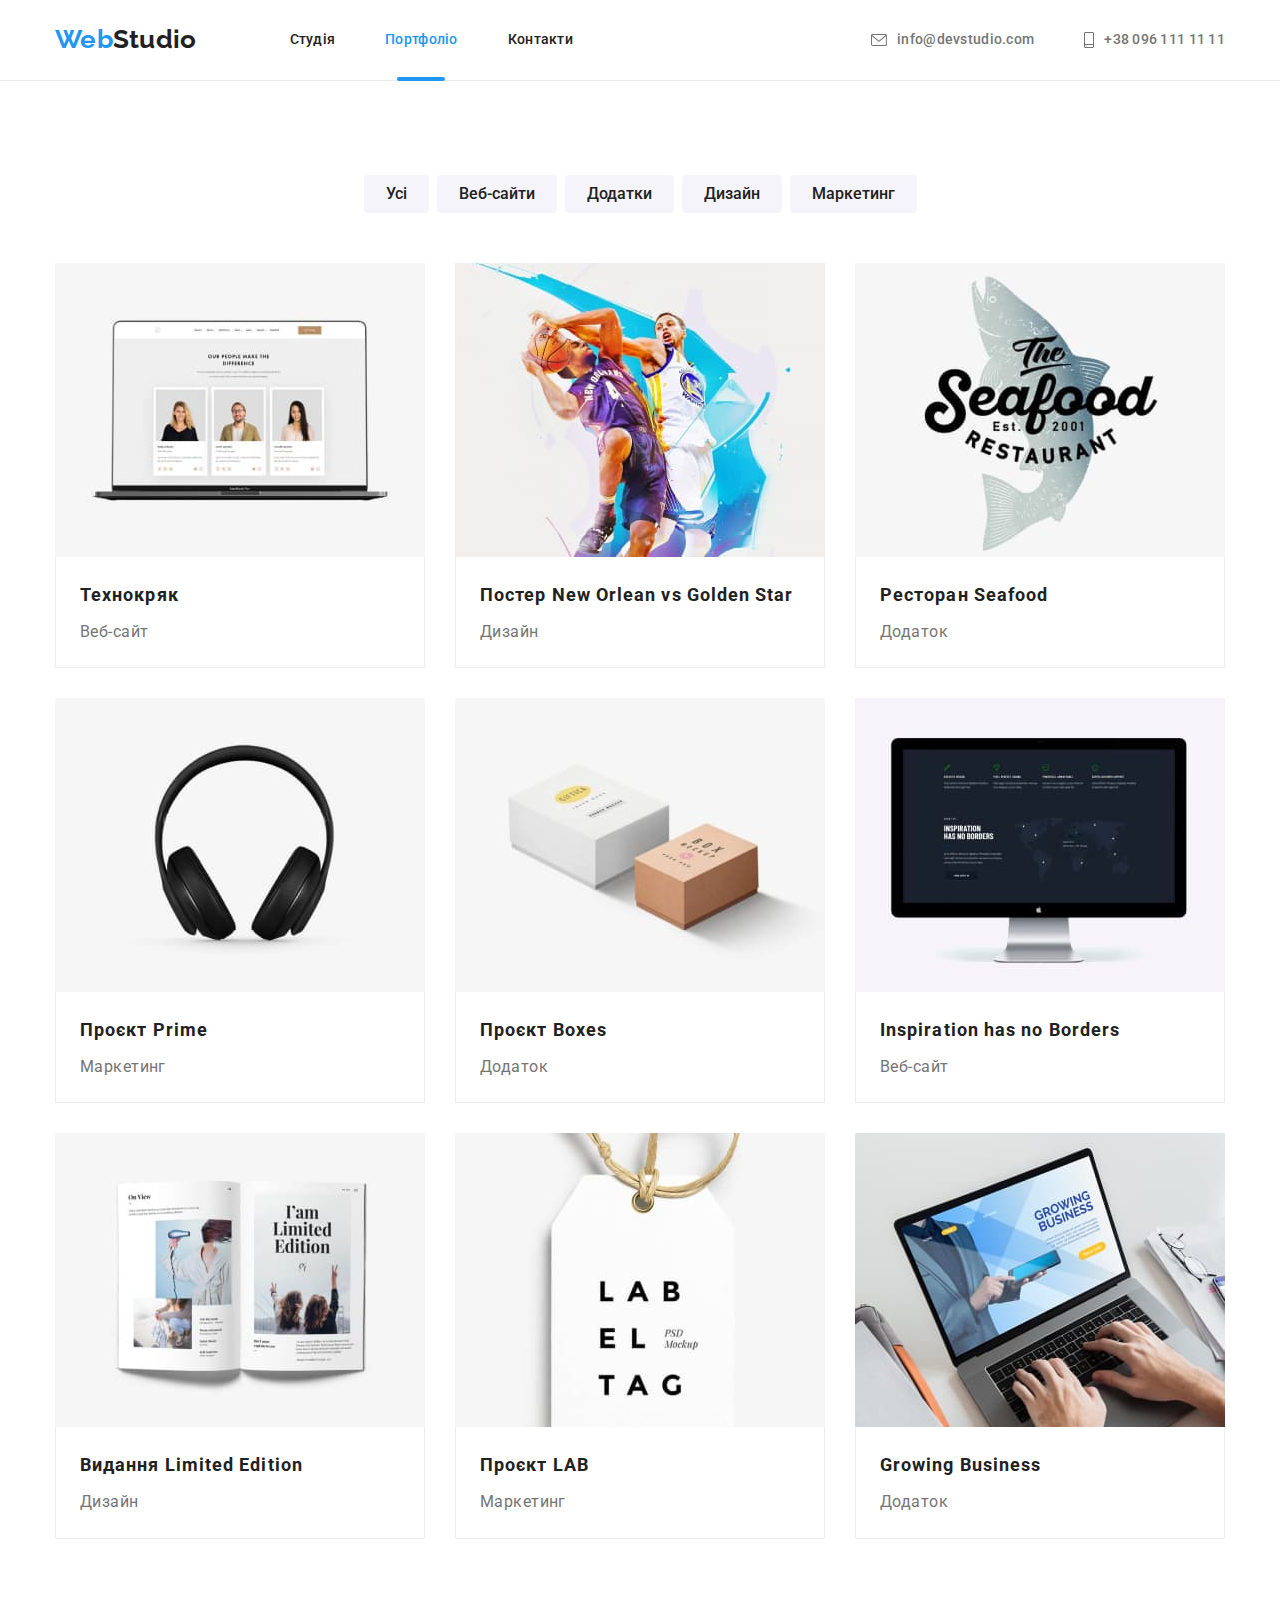
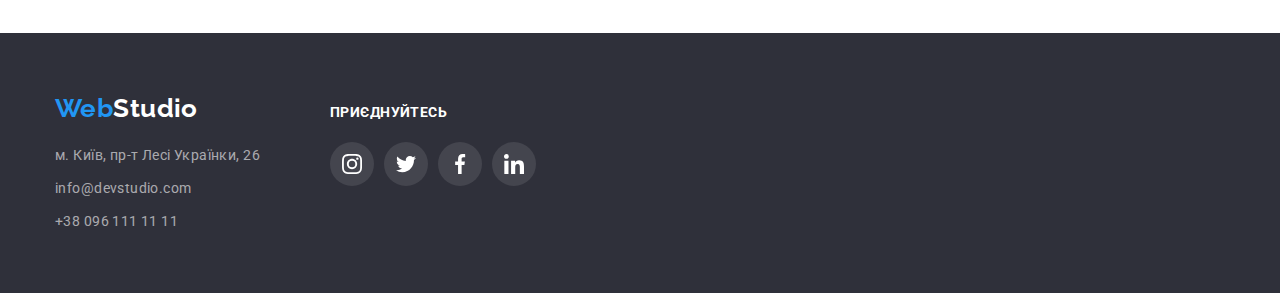
==== portfolio.html @ 218846e5 "зробила модальне вікно" ====
<!DOCTYPE html>
<html lang="uk">
  <head>
    <meta charset="UTF-8" />
    <meta http-equiv="X-UA-Compatible" content="IE=edge" />
    <meta name="viewport" content="width=device-width, initial-scale=1.0" />
    <title>Портфоліо</title>
    <link
      href="https://fonts.googleapis.com/css2?family=Raleway:wght@700&family=Roboto:wght@400;500;700;900&display=swap"
      rel="stylesheet"
    />
    <link
      rel="stylesheet"
      href="https://cdnjs.cloudflare.com/ajax/libs/modern-normalize/1.1.0/modern-normalize.min.css"
    />
    <link rel="stylesheet" href="./css/styles.css" />
  </head>
  <body>
    <header class="header">
      <div class="container main-nav">
        <nav class="nav">
          <a href="./index.html" class="logo link"
            >Web<span class="logo-header">Studio</span></a
          >
          <ul class="nav-list lists">
            <li class="nav-item">
              <a href="./index.html" class="nav-link link">Студія</a>
            </li>
            <li class="nav-item">
              <a href="./portfolio.html" class="nav-link link current"
                >Портфоліо</a
              >
            </li>
            <li class="nav-item">
              <a href="" class="nav-link link">Контакти</a>
            </li>
          </ul>
        </nav>
        <ul class="auth-list lists">
          <li class="contact-item">
            <a href="mailto:info@devstudio.com" class="contact-link link">
              <svg class="mail-icon">
                <use href="./images/icons.svg#icon-mail-icon"></use>
              </svg>
              info@devstudio.com</a
            >
          </li>
          <li class="contact-item">
            <a href="tel:+380961111111" class="contact-link link"
              ><svg class="phone-icon">
                <use href="./images/icons.svg#icon-phone-icon"></use>
              </svg>
              +38 096 111 11 11</a
            >
          </li>
        </ul>
      </div>
    </header>
    <main>
      <h1 class="visually-hidden">Portfolio</h1>
      <section class="section container">
        <ul class="portfolio-filters lists">
          <li class="filt-item">
            <button type="button" class="filter-btn">Усі</button>
          </li>
          <li class="filt-item">
            <button type="button" class="filter-btn">Веб-сайти</button>
          </li>
          <li class="filt-item">
            <button type="button" class="filter-btn">Додатки</button>
          </li>
          <li class="filt-item">
            <button type="button" class="filter-btn">Дизайн</button>
          </li>
          <li class="filt-item">
            <button type="button" class="filter-btn">Маркетинг</button>
          </li>
        </ul>
        <ul class="card-list lists">
          <li class="card">
            <a href="./index.html" class="card-link link"
              ><img
                src="./images/portfolio/img-1.jpg"
                alt="Веб-сайт 'Технокряк'"
                width="370"
                class="card-img"
              />
              <div class="card-info">
                <h2 class="all-title">Технокряк</h2>
                <p class="card-desc">Веб-сайт</p>
              </div></a
            >
          </li>
          <li class="card">
            <a href="" class="card-link link"
              ><img
                src="./images/portfolio/img-2.jpg"
                alt="Дизайн 'Постер New Orlean vs Golden Star'"
                width="370"
                class="card-img"
              />
              <div class="card-info">
                <h2 class="all-title">Постер New Orlean vs Golden Star</h2>
                <p class="card-desc">Дизайн</p>
              </div></a
            >
          </li>
          <li class="card">
            <a href="" class="card-link link"
              ><img
                src="./images/portfolio/img-3.jpg"
                alt="Додаток 'Ресторан Seafood'"
                width="370"
                class="card-img"
              />
              <div class="card-info">
                <h2 class="all-title">Ресторан Seafood</h2>
                <p class="card-desc">Додаток</p>
              </div></a
            >
          </li>
          <li class="card">
            <a href="" class="card-link link"
              ><img
                src="./images/portfolio/img-4.jpg"
                alt="Маркетинг 'Проєкт Prime'"
                width="370"
                class="card-img"
              />
              <div class="card-info">
                <h2 class="all-title">Проєкт Prime</h2>
                <p class="card-desc">Маркетинг</p>
              </div></a
            >
          </li>
          <li class="card">
            <a href="" class="card-link link"
              ><img
                src="./images/portfolio/img-5.jpg"
                alt="Додаток 'Проєкт Boxes'"
                width="370"
                class="card-img"
              />
              <div class="card-info">
                <h2 class="all-title">Проєкт Boxes</h2>
                <p class="card-desc">Додаток</p>
              </div></a
            >
          </li>
          <li class="card">
            <a href="" class="card-link link"
              ><img
                src="./images/portfolio/img-6.jpg"
                alt="Веб-сайт 'Inspiration has no Borders'"
                width="370"
                class="card-img"
              />
              <div class="card-info">
                <h2 class="all-title">Inspiration has no Borders</h2>
                <p class="card-desc">Веб-сайт</p>
              </div></a
            >
          </li>
          <li class="card">
            <a href="" class="card-link link"
              ><img
                src="./images/portfolio/img-7.jpg"
                alt="Дизайн 'Видання Limited Edition'"
                width="370"
                class="card-img"
              />
              <div class="card-info">
                <h2 class="all-title">Видання Limited Edition</h2>
                <p class="card-desc">Дизайн</p>
              </div></a
            >
          </li>
          <li class="card">
            <a href="" class="card-link link"
              ><img
                src="./images/portfolio/img-8.jpg"
                alt="Маркетинг 'Проєкт LAB'"
                width="370"
                class="card-img"
              />
              <div class="card-info">
                <h2 class="all-title">Проєкт LAB</h2>
                <p class="card-desc">Маркетинг</p>
              </div></a
            >
          </li>
          <li class="card">
            <a href="" class="card-link link"
              ><img
                src="./images/portfolio/img-9.jpg"
                alt="Додаток 'Growing Business'"
                width="370"
                class="card-img"
              />
              <div class="card-info">
                <h2 class="all-title">Growing Business</h2>
                <p class="card-desc">Додаток</p>
              </div></a
            >
          </li>
        </ul>
      </section>
    </main>
    <footer class="footer">
      <div class="footer-wrap container">
        <div>
          <a href="./index.html" class="logo link"
            >Web<span class="logo-footer">Studio</span></a
          >
          <address class="address">
            <ul class="address-list lists">
              <li class="address-item">
                <a
                  href="https://www.google.com.ua/maps/place/%D0%B1%D1%83%D0%BB.+%D0%9B%D0%B5%D1%81%D0%B8+%D0%A3%D0%BA%D1%80%D0%B0%D0%B8%D0%BD%D0%BA%D0%B8,+26,+%D0%9A%D0%B8%D0%B5%D0%B2,+02000/@50.4265807,30.5383858,17z/data=!3m1!4b1!4m5!3m4!1s0x40d4cf0e033ecbe9:0x57a4dffefec77da0!8m2!3d50.4265807!4d30.5383858?hl=ru"
                  target="_blank"
                  rel="noopener noreferrer"
                  class="footer-link link"
                  >м. Київ, пр-т Лесі Українки, 26</a
                >
              </li>
              <li class="address-item">
                <a href="mailto:info@devstudio.com" class="footer-link link"
                  >info@devstudio.com</a
                >
              </li>
              <li class="address-item">
                <a href="tel:+380961111111" class="footer-link link"
                  >+38 096 111 11 11</a
                >
              </li>
            </ul>
          </address>
        </div>
        <div class="footer-social">
          <p class="join">приєднуйтесь</p>
          <ul class="soc-list lists">
            <li class="soc-item">
              <a href="" class="soc-link">
                <svg class="soc-icon">
                  <use href="./images/icons.svg#icon-inst-icon"></use>
                </svg>
              </a>
            </li>
            <li class="soc-item">
              <a href="" class="soc-link">
                <svg class="soc-icon">
                  <use href="./images/icons.svg#icon-twitter-icon"></use>
                </svg>
              </a>
            </li>
            <li class="soc-item">
              <a href="" class="soc-link">
                <svg class="soc-icon">
                  <use href="./images/icons.svg#icon-facebook-icon"></use>
                </svg>
              </a>
            </li>
            <li class="soc-item">
              <a href="" class="soc-link">
                <svg class="soc-icon">
                  <use href="./images/icons.svg#icon-linkedin-icon"></use>
                </svg>
              </a>
            </li>
          </ul>
        </div>
      </div>
    </footer>
    <script src="./js/modal.js"></script>
  </body>
</html>
---- css/styles.css ----
:root {
  --primary-color-bg: #ffffff;
  --primary-text-color: #757575;
  --primary-black-color: #212121;
  --primary-white-color: #ffffff;
  --secondary-dark-bg-color: #2f303a;
  --secondary-light-bg-color: #f5f4fa;
  --border-color: #eeeeee;
  --shadow-team-card: 0px 1px 3px rgba(0, 0, 0, 0.12),
    0px 1px 1px rgba(0, 0, 0, 0.14), 0px 2px 1px rgba(0, 0, 0, 0.2);
  --color-active-btn: #188ce8;
  --footer-link-color: rgba(255, 255, 255, 0.6);
  --accent-color: #2196f3;
  --header-border: #ececec;
  --icon-grey-color: #afb1b8;
  --bg-footer-link: rgba(255, 255, 255, 0.1);
  --hidden-hero-bg: #c4c4c4;
  --hover-shadow-card: 0px 1px 1px rgba(0, 0, 0, 0.12),
    0px 4px 4px rgba(0, 0, 0, 0.06), 1px 4px 6px rgba(0, 0, 0, 0.16);
  --shadow-filter-btn: 0px 3px 1px rgba(0, 0, 0, 0.1),
    0px 1px 2px rgba(0, 0, 0, 0.08), 0px 2px 2px rgba(0, 0, 0, 0.12);
  --backdrop-color: rgba(0, 0, 0, 0.2);
  --box-label: rgba(47, 48, 58, 0.8);
  --transition-duration: 250ms;
  --timing-function: cubic-bezier(0.4, 0, 0.2, 1);
}
body {
  background: var(--primary-color-bg);
  font-family: 'Roboto', sans-serif;
  letter-spacing: 0.03em;
  line-height: 1.7;
  font-size: 14px;
  color: var(--primary-black-color);
}

.container {
  width: 1200px;
  margin: 0 auto;
  padding: 0 15px;
}
h1,
h2,
h3,
h4,
h5,
h6,
p {
  margin: 0;
}
.section {
  padding: 94px 0;
}
.lists {
  margin: 0;
  padding: 0;
  list-style: none;
}
.link {
  text-decoration: none;
}

/* header */

.header {
  min-width: 1200px;
  font-weight: 500;
  font-size: 14px;
  line-height: 1.14;
  letter-spacing: 0.02em;
  border-bottom: 1px solid var(--header-border);
}

.main-nav,
.nav {
  display: flex;
  align-items: center;
}
.logo {
  font-family: 'Raleway', sans-serif;
  color: var(--accent-color);
  font-weight: 700;
  font-size: 26px;
  line-height: 1.2;
}
.nav-list {
  display: flex;
  margin-left: 93px;
}
.nav-item:not(:last-child) {
  margin-right: 50px;
}
.nav-link {
  display: block;
  padding: 32px 0;
}
.nav-link,
.logo-header {
  color: var(--primary-black-color);
}
.auth-list {
  display: flex;
  margin-left: auto;
}
.contact-item + .contact-item {
  margin-left: 50px;
}
.contact-link {
  display: inline-flex;
  align-items: center;
  padding: 32px 0;
  color: var(--primary-text-color);
}
.nav-item {
  position: relative;
}
.link:focus,
.link:hover {
  color: var(--accent-color);
}
.phone-icon {
  width: 10px;
  height: 16px;
  margin-right: 10px;
  fill: currentColor;
}
.mail-icon {
  width: 16px;
  height: 12px;
  margin-right: 10px;
  fill: currentColor;
}
.current {
  color: var(--accent-color);
}
.current::after {
  position: absolute;
  bottom: -1px;
  left: 50%;
  transform: translate(-50%);
  content: '';
  display: block;
  width: 48px;
  height: 4px;
  border-radius: 2px;
  background-color: var(--accent-color);
}
/* hero */
.hero {
  max-width: 1600px;
  height: 600px;
  background-image: linear-gradient(
      rgba(47, 48, 58, 0.4),
      rgba(47, 48, 58, 0.4)
    ),
    url(../images/bg-img.jpg);
  background-color: var(--hidden-hero-bg);
  background-repeat: no-repeat;
  background-size: cover;
  background-position: center;
  margin: 0 auto;
  padding: 200px 0;
}

.hero-title {
  margin: 0 auto;
  margin-bottom: 30px;
  font-weight: 900;
  font-size: 44px;
  line-height: 1.36;
  text-align: center;
  letter-spacing: 0.06em;
  text-transform: uppercase;
  max-width: 696px;
  color: var(--primary-white-color);
}
.hero-btn {
  display: block;
  margin-left: auto;
  margin-right: auto;
  padding: 10px 32px;
  font-family: inherit;
  font-size: 16px;
  font-weight: 700;
  line-height: 1.9;
  letter-spacing: 0.06em;
  border: none;
  border-radius: 4px;
  color: var(--primary-white-color);
  background: var(--accent-color);
  cursor: pointer;
}
.hero-btn:hover,
.hero-btn:focus {
  background: var(--color-active-btn);
  box-shadow: 0px 4px 4px rgba(0, 0, 0, 0.15);
}
.visually-hidden {
  position: absolute;
  white-space: nowrap;
  width: 1px;
  height: 1px;
  overflow: hidden;
  border: 0;
  padding: 0;
  clip: rect(0 0 0 0);
  clip-path: inset(50%);
  margin: -1px;
}

/* features */
.features {
  padding-bottom: 47px;
}
.feat-title {
  line-height: 1.14;
  text-transform: uppercase;
  margin-bottom: 10px;
}
.feature-list {
  display: flex;
}
.feat-item {
  width: 270px;
}
.feat-item:not(:last-child) {
  margin-right: 30px;
}
.icon-box {
  display: flex;
  margin-bottom: 30px;
  align-items: center;
  justify-content: center;
  height: 120px;
  border-radius: 4px;
  background-color: var(--secondary-light-bg-color);
}
.feat-icon {
  height: 70px;
  width: 70px;
}
.feat-desc {
  color: var(--primary-text-color);
}

/* about */
.about {
  padding-top: 47px;
}
.about-title,
.team-title {
  margin-bottom: 50px;
  font-size: 36px;
  line-height: 1.17;
  text-align: center;
}
.photo-list {
  display: flex;
}
.photo-list > li:not(:last-child) {
  margin-right: 30px;
}
.about-item {
  position: relative;
}
.about-item h3 {
  position: absolute;
  bottom: 0;
  width: 100%;
  padding: 27px 0;
  line-height: 1.14;
  text-transform: uppercase;
  color: var(--primary-white-color);
  background: var(--box-label);
  text-align: center;
}
.img-item {
  display: block;
}
/* team */
.team {
  min-width: 1200px;
  background: var(--secondary-light-bg-color);
}
.team-list {
  display: flex;
}
.img-team {
  display: block;
}
.team-worker {
  width: 270px;
  background-color: var(--primary-color-bg);
  box-shadow: var(--shadow-team-card);
  border-radius: 0 0 4px 4px;
}
.team-worker:not(:last-child) {
  margin-right: 30px;
}
.team-info {
  padding: 30px 0;
}
.team-social {
  display: flex;
  justify-content: center;
  margin-top: 16px;
}
.social-link {
  display: flex;
  justify-content: center;
  align-items: center;
  height: 44px;
  width: 44px;
  background-color: transparent;
  border-radius: 50%;
  color: var(--icon-grey-color);
}

.social-item:not(:last-child) {
  margin-right: 10px;
}
.social-icon {
  width: 20px;
  height: 20px;
  fill: currentColor;
}
.social-link:hover,
.social-link:focus {
  background-color: var(--accent-color);
  color: var(--primary-white-color);
}
.worker-name {
  margin-bottom: 10px;
  font-size: 16px;
  font-weight: 500;
  line-height: 1.19;
  text-align: center;
}
.worker-position {
  font-size: 16px;
  line-height: 1.19;
  color: var(--primary-text-color);
  text-align: center;
}
/* clients */
.clients-title {
  margin-bottom: 50px;
  font-size: 36px;
  line-height: 1.17;
  text-align: center;
}
.clients-list {
  display: flex;
}
.clients-item:not(:first-child) {
  margin-left: 30px;
}
.client-link {
  display: flex;
  justify-content: center;
  align-items: center;
  width: 170px;
  height: 92px;
  color: var(--icon-grey-color);
  border: 1px solid currentColor;
  border-radius: 4px;
}
.partner-icon {
  fill: currentColor;
  width: 106px;
  height: 60px;
}
.client-link:hover,
.client-link:focus {
  color: var(--accent-color);
}
/* footer */
.footer {
  min-width: 1200px;
  padding: 60px 0;
  background-color: var(--secondary-dark-bg-color);
}
.footer-wrap {
  display: flex;
  align-items: baseline;
}
.footer .logo {
  display: block;
  margin-bottom: 20px;
}
.logo .logo-footer {
  color: var(--primary-white-color);
}
.address {
  font-style: normal;
}
.address-item:not(:last-child) {
  margin-bottom: 9px;
}
.footer-link {
  font-size: 14px;
  font-weight: 400;
  line-height: 1.7;
  color: var(--footer-link-color);
}
.footer-link:hover,
.footer-link:focus {
  color: var(--primary-white-color);
}
.footer-social {
  margin-left: 70px;
}
.footer .soc-list {
  display: flex;
}
.soc-link {
  display: flex;
  padding: 12px 12px;
  width: 44px;
  height: 44px;
  background: var(--bg-footer-link);
  border-radius: 50%;
}
.soc-item:not(:last-child) {
  margin-right: 10px;
}
.soc-icon {
  width: 20px;
  height: 20px;
  fill: var(--primary-white-color);
}
.soc-link:hover,
.soc-link:focus {
  background: var(--accent-color);
}
.join {
  font-weight: 700;
  line-height: 1.4;
  text-transform: uppercase;
  color: var(--primary-white-color);
  margin-bottom: 20px;
}
.backdrop {
  position: fixed;
  top: 0;
  left: 0;
  width: 100%;
  height: 100%;
  background-color: var(--backdrop-color);
}
.modal {
  position: absolute;
  top: 50%;
  left: 50%;
  transform: translate(-50%, -50%);
  width: 530px;
  height: 580px;
  background: var(--primary-white-color);
}
.close-btn {
  position: absolute;
  top: 8px;
  right: 8px;
  display: inline-flex;
  justify-content: center;
  align-items: center;
  padding: 5px;
  background: inherit;
  border: 1px solid rgba(0, 0, 0, 0.1);
  border-radius: 50px;
  cursor: pointer;
}
.close-icon {
  width: 18px;
  height: 18px;
  fill: #000;
}
.backdrop.is-hidden {
  visibility: hidden;
  opacity: 0;
  pointer-events: none;
}
/* Portfolio */

.portfolio-filters {
  display: flex;
  justify-content: center;
  margin-bottom: 50px;
}
.filt-item:not(:last-child) {
  margin-right: 8px;
}

.filter-btn {
  padding: 6px 22px;
  background: var(--secondary-light-bg-color);
  color: var(--primary-black-color);
  font-family: inherit;
  font-size: 16px;
  font-weight: 500;
  line-height: 1.6;
  cursor: pointer;
  border: none;
  border-radius: 4px;
}

.filter-btn:hover,
.filter-btn:focus {
  background: var(--accent-color);
  color: var(--primary-white-color);
  box-shadow: var(--shadow-filter-btn);
}

.card-list {
  display: flex;
  justify-content: center;
  flex-wrap: wrap;
  margin: -15px;
}
.card {
  width: 370px;
  margin: 15px;
}
.card-link:hover,
.card-link:focus {
  display: block;
  box-shadow: var(--hover-shadow-card);
}
.card-img {
  display: block;
}
.card-info {
  padding: 20px 24px;
  border: 1px solid #eeeeee;
  border-top: none;
}
.all-title {
  color: var(--primary-black-color);
  font-size: 18px;
  line-height: 2;
  letter-spacing: 0.06em;
  margin-bottom: 4px;
}
.card-desc {
  font-size: 16px;
  line-height: 1.9;
  color: var(--primary-text-color);
}
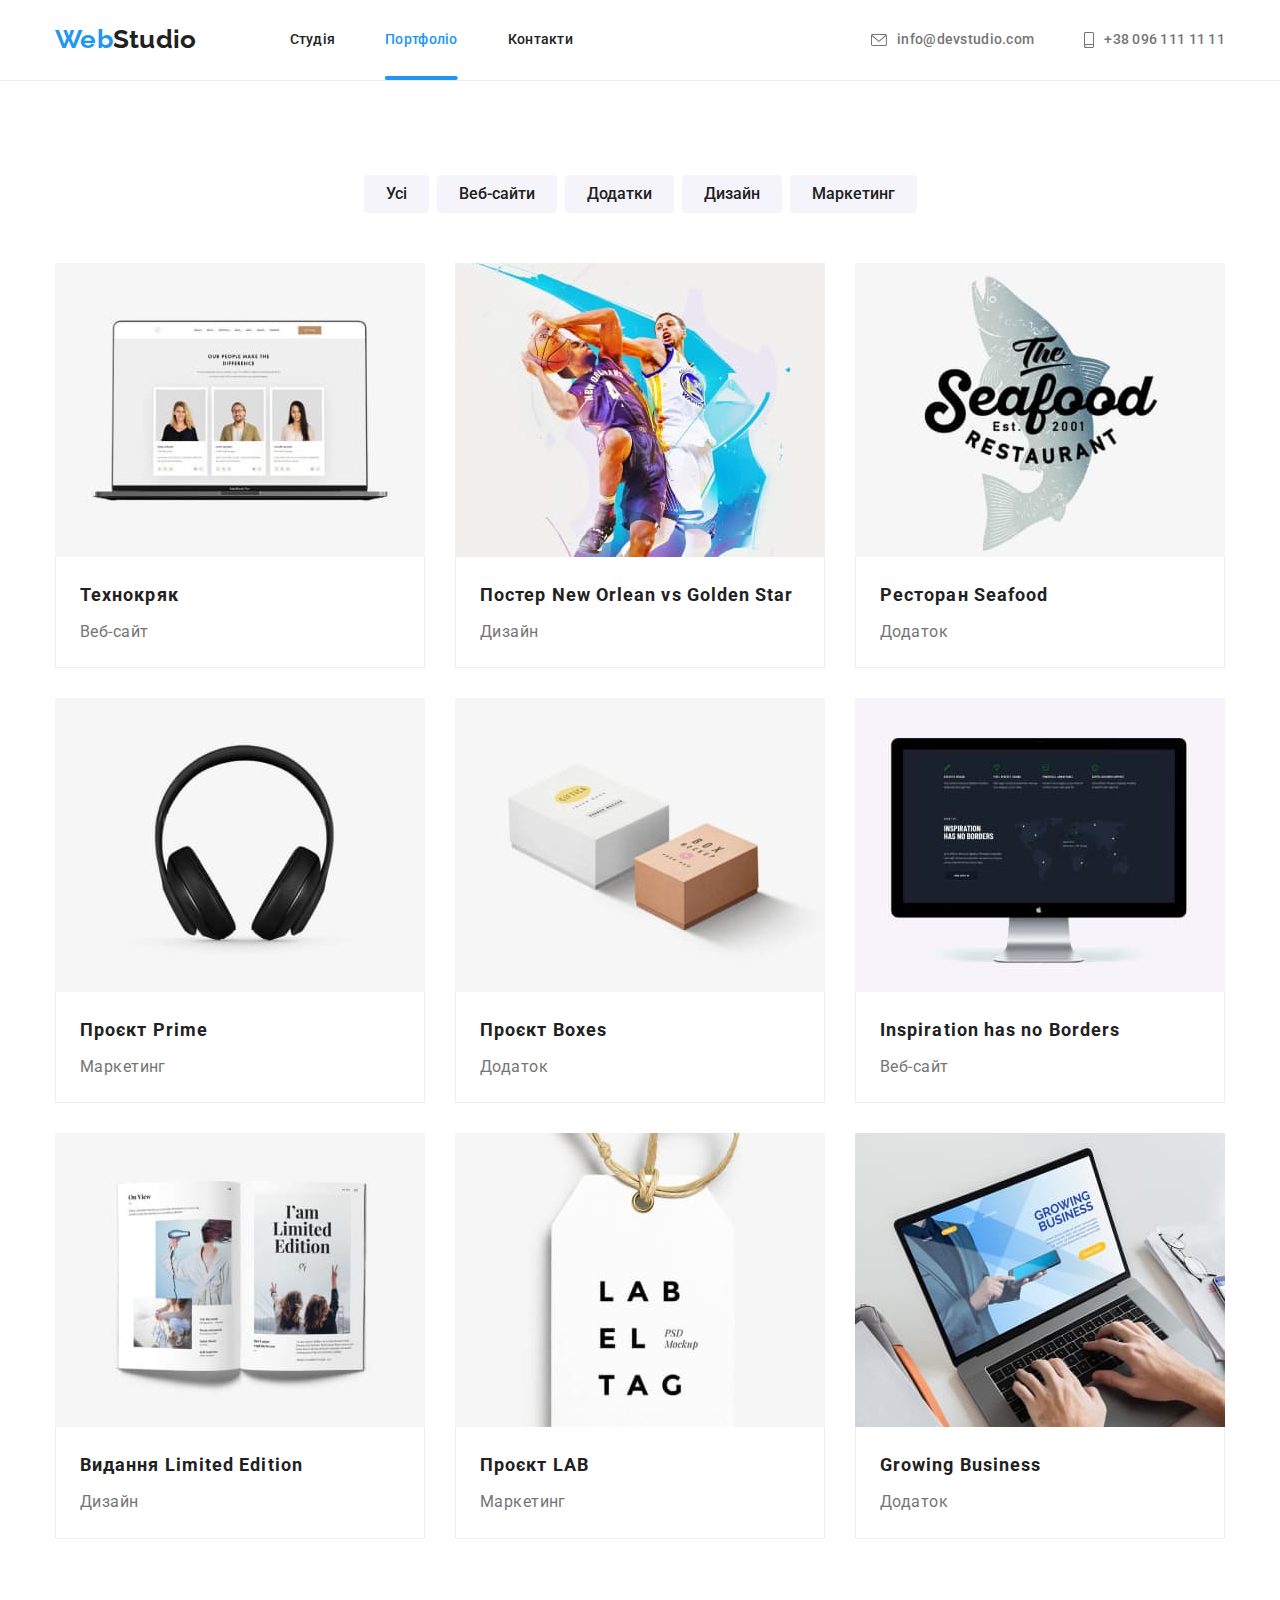
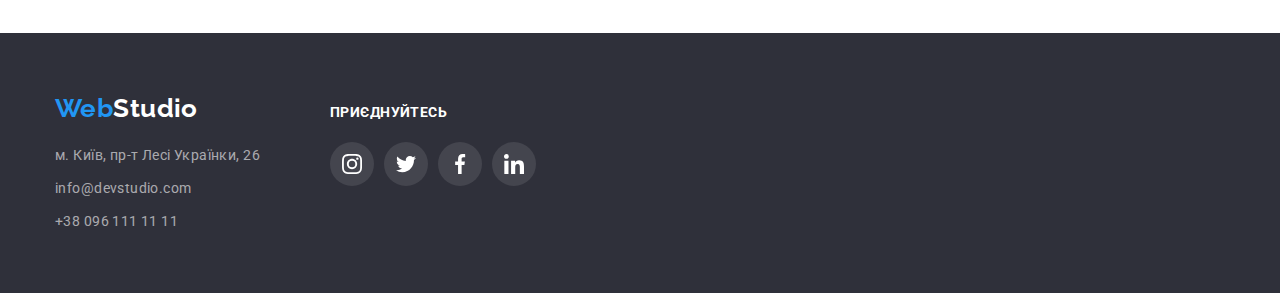
==== commit 1ebc2ca7: "зміни" ====
--- a/portfolio.html
+++ b/portfolio.html
@@ -78,13 +78,22 @@
         </ul>
         <ul class="card-list lists">
           <li class="card">
-            <a href="./index.html" class="card-link link"
-              ><img
-                src="./images/portfolio/img-1.jpg"
-                alt="Веб-сайт 'Технокряк'"
-                width="370"
-                class="card-img"
-              />
+            <a href="./index.html" class="card-link link">
+              <div class="card-wrap">
+                <div class="overlay">
+                  <p>
+                    Ресурс пропонує комплексні пропозиції з різним рівнем
+                    функціоналу та сервісів. Все це дозволить відвідувачу
+                    отримати вичерпні відомості про компанію чи приватну особу.
+                  </p>
+                </div>
+                <img
+                  src="./images/portfolio/img-1.jpg"
+                  alt="Веб-сайт 'Технокряк'"
+                  width="370"
+                  class="card-img"
+                />
+              </div>
               <div class="card-info">
                 <h2 class="all-title">Технокряк</h2>
                 <p class="card-desc">Веб-сайт</p>
@@ -92,13 +101,22 @@
             >
           </li>
           <li class="card">
-            <a href="" class="card-link link"
-              ><img
-                src="./images/portfolio/img-2.jpg"
-                alt="Дизайн 'Постер New Orlean vs Golden Star'"
-                width="370"
-                class="card-img"
-              />
+            <a href="" class="card-link link">
+              <div class="card-wrap">
+                <div class="overlay">
+                  <p>
+                    Ресурс пропонує комплексні пропозиції з різним рівнем
+                    функціоналу та сервісів. Все це дозволить відвідувачу
+                    отримати вичерпні відомості про компанію чи приватну особу.
+                  </p>
+                </div>
+                <img
+                  src="./images/portfolio/img-2.jpg"
+                  alt="Дизайн 'Постер New Orlean vs Golden Star'"
+                  width="370"
+                  class="card-img"
+                />
+              </div>
               <div class="card-info">
                 <h2 class="all-title">Постер New Orlean vs Golden Star</h2>
                 <p class="card-desc">Дизайн</p>
@@ -106,13 +124,22 @@
             >
           </li>
           <li class="card">
-            <a href="" class="card-link link"
-              ><img
-                src="./images/portfolio/img-3.jpg"
-                alt="Додаток 'Ресторан Seafood'"
-                width="370"
-                class="card-img"
-              />
+            <a href="" class="card-link link">
+              <div class="card-wrap">
+                <div class="overlay">
+                  <p>
+                    Ресурс пропонує комплексні пропозиції з різним рівнем
+                    функціоналу та сервісів. Все це дозволить відвідувачу
+                    отримати вичерпні відомості про компанію чи приватну особу.
+                  </p>
+                </div>
+                <img
+                  src="./images/portfolio/img-3.jpg"
+                  alt="Додаток 'Ресторан Seafood'"
+                  width="370"
+                  class="card-img"
+                />
+              </div>
               <div class="card-info">
                 <h2 class="all-title">Ресторан Seafood</h2>
                 <p class="card-desc">Додаток</p>
@@ -120,13 +147,22 @@
             >
           </li>
           <li class="card">
-            <a href="" class="card-link link"
-              ><img
-                src="./images/portfolio/img-4.jpg"
-                alt="Маркетинг 'Проєкт Prime'"
-                width="370"
-                class="card-img"
-              />
+            <a href="" class="card-link link">
+              <div class="card-wrap">
+                <div class="overlay">
+                  <p>
+                    Ресурс пропонує комплексні пропозиції з різним рівнем
+                    функціоналу та сервісів. Все це дозволить відвідувачу
+                    отримати вичерпні відомості про компанію чи приватну особу.
+                  </p>
+                </div>
+                <img
+                  src="./images/portfolio/img-4.jpg"
+                  alt="Маркетинг 'Проєкт Prime'"
+                  width="370"
+                  class="card-img"
+                />
+              </div>
               <div class="card-info">
                 <h2 class="all-title">Проєкт Prime</h2>
                 <p class="card-desc">Маркетинг</p>
@@ -134,13 +170,22 @@
             >
           </li>
           <li class="card">
-            <a href="" class="card-link link"
-              ><img
-                src="./images/portfolio/img-5.jpg"
-                alt="Додаток 'Проєкт Boxes'"
-                width="370"
-                class="card-img"
-              />
+            <a href="" class="card-link link">
+              <div class="card-wrap">
+                <div class="overlay">
+                  <p>
+                    Ресурс пропонує комплексні пропозиції з різним рівнем
+                    функціоналу та сервісів. Все це дозволить відвідувачу
+                    отримати вичерпні відомості про компанію чи приватну особу.
+                  </p>
+                </div>
+                <img
+                  src="./images/portfolio/img-5.jpg"
+                  alt="Додаток 'Проєкт Boxes'"
+                  width="370"
+                  class="card-img"
+                />
+              </div>
               <div class="card-info">
                 <h2 class="all-title">Проєкт Boxes</h2>
                 <p class="card-desc">Додаток</p>
@@ -148,13 +193,22 @@
             >
           </li>
           <li class="card">
-            <a href="" class="card-link link"
-              ><img
-                src="./images/portfolio/img-6.jpg"
-                alt="Веб-сайт 'Inspiration has no Borders'"
-                width="370"
-                class="card-img"
-              />
+            <a href="" class="card-link link">
+              <div class="card-wrap">
+                <div class="overlay">
+                  <p>
+                    Ресурс пропонує комплексні пропозиції з різним рівнем
+                    функціоналу та сервісів. Все це дозволить відвідувачу
+                    отримати вичерпні відомості про компанію чи приватну особу.
+                  </p>
+                </div>
+                <img
+                  src="./images/portfolio/img-6.jpg"
+                  alt="Веб-сайт 'Inspiration has no Borders'"
+                  width="370"
+                  class="card-img"
+                />
+              </div>
               <div class="card-info">
                 <h2 class="all-title">Inspiration has no Borders</h2>
                 <p class="card-desc">Веб-сайт</p>
@@ -162,13 +216,22 @@
             >
           </li>
           <li class="card">
-            <a href="" class="card-link link"
-              ><img
-                src="./images/portfolio/img-7.jpg"
-                alt="Дизайн 'Видання Limited Edition'"
-                width="370"
-                class="card-img"
-              />
+            <a href="" class="card-link link">
+              <div class="card-wrap">
+                <div class="overlay">
+                  <p>
+                    Ресурс пропонує комплексні пропозиції з різним рівнем
+                    функціоналу та сервісів. Все це дозволить відвідувачу
+                    отримати вичерпні відомості про компанію чи приватну особу.
+                  </p>
+                </div>
+                <img
+                  src="./images/portfolio/img-7.jpg"
+                  alt="Дизайн 'Видання Limited Edition'"
+                  width="370"
+                  class="card-img"
+                />
+              </div>
               <div class="card-info">
                 <h2 class="all-title">Видання Limited Edition</h2>
                 <p class="card-desc">Дизайн</p>
@@ -176,13 +239,22 @@
             >
           </li>
           <li class="card">
-            <a href="" class="card-link link"
-              ><img
-                src="./images/portfolio/img-8.jpg"
-                alt="Маркетинг 'Проєкт LAB'"
-                width="370"
-                class="card-img"
-              />
+            <a href="" class="card-link link">
+              <div class="card-wrap">
+                <div class="overlay">
+                  <p>
+                    Ресурс пропонує комплексні пропозиції з різним рівнем
+                    функціоналу та сервісів. Все це дозволить відвідувачу
+                    отримати вичерпні відомості про компанію чи приватну особу.
+                  </p>
+                </div>
+                <img
+                  src="./images/portfolio/img-8.jpg"
+                  alt="Маркетинг 'Проєкт LAB'"
+                  width="370"
+                  class="card-img"
+                />
+              </div>
               <div class="card-info">
                 <h2 class="all-title">Проєкт LAB</h2>
                 <p class="card-desc">Маркетинг</p>
@@ -190,13 +262,22 @@
             >
           </li>
           <li class="card">
-            <a href="" class="card-link link"
-              ><img
-                src="./images/portfolio/img-9.jpg"
-                alt="Додаток 'Growing Business'"
-                width="370"
-                class="card-img"
-              />
+            <a href="" class="card-link link">
+              <div class="card-wrap">
+                <div class="overlay">
+                  <p>
+                    Ресурс пропонує комплексні пропозиції з різним рівнем
+                    функціоналу та сервісів. Все це дозволить відвідувачу
+                    отримати вичерпні відомості про компанію чи приватну особу.
+                  </p>
+                </div>
+                <img
+                  src="./images/portfolio/img-9.jpg"
+                  alt="Додаток 'Growing Business'"
+                  width="370"
+                  class="card-img"
+                />
+              </div>
               <div class="card-info">
                 <h2 class="all-title">Growing Business</h2>
                 <p class="card-desc">Додаток</p>
--- a/css/styles.css
+++ b/css/styles.css
@@ -32,7 +32,18 @@
   font-size: 14px;
   color: var(--primary-black-color);
 }
-
+.visually-hidden {
+  position: absolute;
+  white-space: nowrap;
+  width: 1px;
+  height: 1px;
+  overflow: hidden;
+  border: 0;
+  padding: 0;
+  clip: rect(0 0 0 0);
+  clip-path: inset(50%);
+  margin: -1px;
+}
 .container {
   width: 1200px;
   margin: 0 auto;
@@ -96,6 +107,11 @@
 .nav-link,
 .logo-header {
   color: var(--primary-black-color);
+  transition: color var(--transition-duration) var(--timing-function);
+}
+.nav-link:focus,
+.nav-link:hover {
+  color: var(--accent-color);
 }
 .auth-list {
   display: flex;
@@ -109,14 +125,16 @@
   align-items: center;
   padding: 32px 0;
   color: var(--primary-text-color);
+  transition: color var(--transition-duration) var(--timing-function);
+}
+.contact-link:hover,
+.contact-link:focus {
+  color: var(--accent-color);
 }
 .nav-item {
   position: relative;
 }
-.link:focus,
-.link:hover {
-  color: var(--accent-color);
-}
+
 .phone-icon {
   width: 10px;
   height: 16px;
@@ -134,12 +152,12 @@
 }
 .current::after {
   position: absolute;
-  bottom: -1px;
+  bottom: 0;
   left: 50%;
   transform: translate(-50%);
   content: '';
   display: block;
-  width: 48px;
+  width: 100%;
   height: 4px;
   border-radius: 2px;
   background-color: var(--accent-color);
@@ -186,25 +204,17 @@
   border: none;
   border-radius: 4px;
   color: var(--primary-white-color);
-  background: var(--accent-color);
+  background-color: var(--accent-color);
+  box-shadow: none;
+  transition: background-color var(--transition-duration) var(--timing-function),
+    box-shadow background-color var(--transition-duration)
+      var(--timing-function);
   cursor: pointer;
 }
 .hero-btn:hover,
 .hero-btn:focus {
-  background: var(--color-active-btn);
+  background-color: var(--color-active-btn);
   box-shadow: 0px 4px 4px rgba(0, 0, 0, 0.15);
-}
-.visually-hidden {
-  position: absolute;
-  white-space: nowrap;
-  width: 1px;
-  height: 1px;
-  overflow: hidden;
-  border: 0;
-  padding: 0;
-  clip: rect(0 0 0 0);
-  clip-path: inset(50%);
-  margin: -1px;
 }
 
 /* features */
@@ -262,10 +272,14 @@
 .about-item {
   position: relative;
 }
-.about-item h3 {
+.about-item p {
   position: absolute;
   bottom: 0;
+  font-size: 14px;
+  font-weight: 700;
   width: 100%;
+  font-size: 14px;
+  font-weight: 700;
   padding: 27px 0;
   line-height: 1.14;
   text-transform: uppercase;
@@ -313,6 +327,8 @@
   background-color: transparent;
   border-radius: 50%;
   color: var(--icon-grey-color);
+  transition: color var(--transition-duration) var(--timing-function),
+    background-color var(--transition-duration) var(--timing-function);
 }
 
 .social-item:not(:last-child) {
@@ -363,6 +379,7 @@
   color: var(--icon-grey-color);
   border: 1px solid currentColor;
   border-radius: 4px;
+  transition: color var(--transition-duration) var(--timing-function);
 }
 .partner-icon {
   fill: currentColor;
@@ -401,6 +418,7 @@
   font-weight: 400;
   line-height: 1.7;
   color: var(--footer-link-color);
+  transition: color var(--transition-duration) var(--timing-function);
 }
 .footer-link:hover,
 .footer-link:focus {
@@ -417,8 +435,9 @@
   padding: 12px 12px;
   width: 44px;
   height: 44px;
-  background: var(--bg-footer-link);
+  background-color: var(--bg-footer-link);
   border-radius: 50%;
+  transition: background-color var(--transition-duration) var(--timing-function);
 }
 .soc-item:not(:last-child) {
   margin-right: 10px;
@@ -430,7 +449,7 @@
 }
 .soc-link:hover,
 .soc-link:focus {
-  background: var(--accent-color);
+  background-color: var(--accent-color);
 }
 .join {
   font-weight: 700;
@@ -446,15 +465,30 @@
   width: 100%;
   height: 100%;
   background-color: var(--backdrop-color);
+  opacity: 1;
+}
+.backdrop.is-hidden {
+  visibility: hidden;
+  opacity: 0;
+  pointer-events: none;
+  transition: opacity var(--transition-duration) var(--timing-function),
+    transform var(--transition-duration) var(--timing-function);
 }
 .modal {
   position: absolute;
   top: 50%;
   left: 50%;
-  transform: translate(-50%, -50%);
+  transform: translate(-50%, -50%) scale(1);
   width: 530px;
   height: 580px;
   background: var(--primary-white-color);
+  box-shadow: 0px 1px 3px rgba(0, 0, 0, 0.12), 0px 1px 1px rgba(0, 0, 0, 0.14),
+    0px 2px 1px rgba(0, 0, 0, 0.2);
+  border-radius: 4px;
+  transition: transform var(--transition-duration) var(--timing-function);
+}
+.backdrop.is-hidden .modal {
+  transform: translate(-50%, -50%) scale(0.9);
 }
 .close-btn {
   position: absolute;
@@ -474,11 +508,10 @@
   height: 18px;
   fill: #000;
 }
-.backdrop.is-hidden {
-  visibility: hidden;
-  opacity: 0;
-  pointer-events: none;
-}
+.no-scroll {
+  overflow: hidden;
+}
+
 /* Portfolio */
 
 .portfolio-filters {
@@ -492,7 +525,7 @@
 
 .filter-btn {
   padding: 6px 22px;
-  background: var(--secondary-light-bg-color);
+  background-color: var(--secondary-light-bg-color);
   color: var(--primary-black-color);
   font-family: inherit;
   font-size: 16px;
@@ -501,11 +534,15 @@
   cursor: pointer;
   border: none;
   border-radius: 4px;
+  box-shadow: none;
+  transition: background-color var(--transition-duration) var(--timing-function),
+    color var(--transition-duration) var(--timing-function),
+    box-shadow var(--transition-duration) var(--timing-function);
 }
 
 .filter-btn:hover,
 .filter-btn:focus {
-  background: var(--accent-color);
+  background-color: var(--accent-color);
   color: var(--primary-white-color);
   box-shadow: var(--shadow-filter-btn);
 }
@@ -520,10 +557,24 @@
   width: 370px;
   margin: 15px;
 }
-.card-link:hover,
-.card-link:focus {
-  display: block;
-  box-shadow: var(--hover-shadow-card);
+
+.card-wrap {
+  position: relative;
+  overflow: hidden;
+}
+.overlay {
+  position: absolute;
+  width: 100%;
+  height: 100%;
+  padding: 63px 24px;
+  color: var(--primary-white-color);
+  background-color: rgba(33, 150, 243, 0.9);
+  transform: translateY(100%);
+  transition: transform var(--transition-duration) var(--timing-function);
+}
+.overlay p {
+  font-size: 18px;
+  line-height: 1.6;
 }
 .card-img {
   display: block;
@@ -545,3 +596,16 @@
   line-height: 1.9;
   color: var(--primary-text-color);
 }
+.card-link {
+  box-shadow: none;
+  transition: box-shadow var(--transition-duration) var(--timing-function);
+}
+.card-link:hover,
+.card-link:focus {
+  display: block;
+  box-shadow: var(--hover-shadow-card);
+}
+.card-link:hover .overlay,
+.card-link:focus .overlay {
+  transform: translateY(0%);
+}
